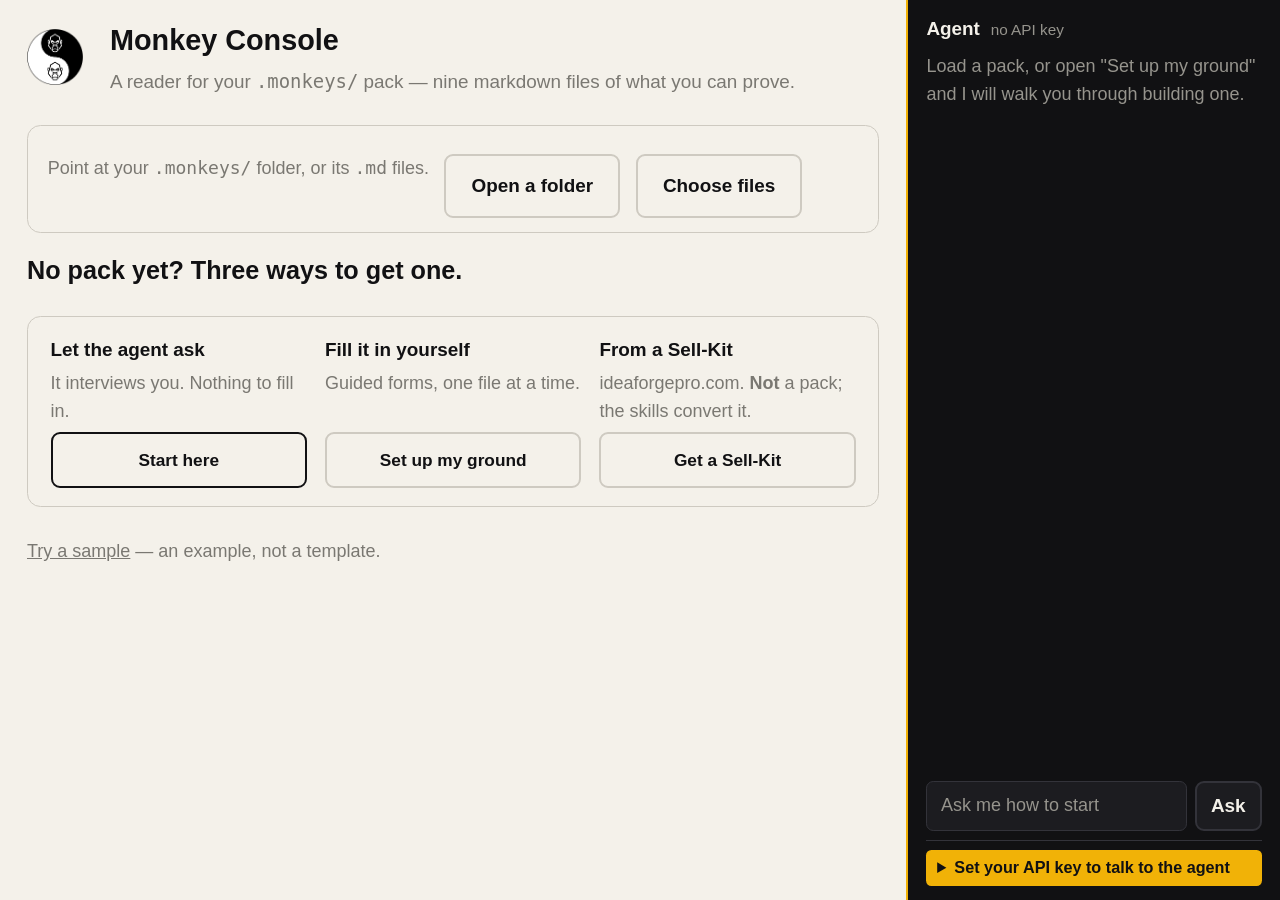
==== monkeys/index.html @ e4867402 "Host the Monkey Console at /monkeys/ so it can be shared The console was only ever a page on localho" ====
<!doctype html>
<html lang="en">
<head>
<meta charset="utf-8">
<meta name="viewport" content="width=device-width, initial-scale=1">
<title>Monkey Console</title>
<meta name="description" content="A static reader for your .monkeys/ pack — no account, no key, no backend.">
<link rel="stylesheet" href="style.css">
</head>
<body>
<!--
  This fallback is deliberate. It renders immediately, and mountApp() replaces it
  on a successful boot. So if the modules never load, the user reads an explanation
  instead of staring at a blank page wondering whether the tool is broken.
-->
<div id="app">
  <main class="boot-fallback">
    <h1>The console needs to be served, not opened directly</h1>
    <p>
      You are seeing this because the page was opened straight from disk
      (a <code>file://</code> address). Browsers refuse to load JavaScript modules
      that way, so nothing could start. This is a browser security rule, not a fault
      in the tool, and it is why you got a page instead of a console.
    </p>
    <p>Serve the folder over HTTP and it will work. From this directory:</p>
    <pre>python -m http.server 8123</pre>
    <p>Then open <code>http://localhost:8123</code> — and stop the server with Ctrl+C when you are done.</p>
    <p class="boot-fallback__aside">
      Hosted copies are unaffected: on a normal web address everything below loads by itself.
      If you are seeing this <em>on</em> a hosted copy, then a script genuinely failed —
      open the browser console for the error.
    </p>
  </main>
</div>
<script type="module">
  import { mountApp } from './src/ui/home.js';
  mountApp(document.getElementById('app'));
</script>
</body>
</html>
---- monkeys/style.css ----
/* style.css — all styling for the Monkey Console.
   Palette from the shipped OG cards (design.md §6B / plan Task 5):
     bone  #F4F1EA   ink   #111113   muted #7A7872   rule  #CECAC1
   System font stack only — no external font, no CDN. Built for a
   1440-wide desktop; must not break at 1024 (a slow reader, two-finger
   typist, cannot always look at the screen — see the plan's persona note).
   Large targets, generous spacing, high contrast, one idea per region. */

:root {
  --bone: #F4F1EA;
  --ink: #111113;
  --muted: #7A7872;
  --rule: #CECAC1;
  --danger: #7a1f1f;
  --danger-bg: #f6e6e6;

  /* The brand's yellow, and its dark ground. Sampled from the icon sheets and
     matched to the site's tokens.css so the tool and the page are one thing.
     TWO yellows, because one cannot do both jobs: --gold reads bright on ink
     and is for graphics, seams and type on the dark half; on bone it fails
     contrast, so type there uses --gold-deep (4.82:1, passes AA). Using --gold
     for text on bone is the one misuse to watch for. */
  --gold: #F1B207;
  --gold-deep: #8A6300;
  --ink-lift: #1C1C20;
  --rule-dark: #33333A;
  --muted-up: #96948D;
}

* { box-sizing: border-box; }

/* ── No-scroll shell ──────────────────────────────────────────────────────
   The page itself never scrolls, at any viewport size — html/body are
   height:100% + overflow:hidden, permanently. #app is a flex column filling
   that fixed height; its header regions (.chooser-header, .door-page-head)
   are flex:none, and everything below them lives in a single .scroll-body
   per screen, which is the ONLY thing that ever scrolls (overflow-y:auto).
   min-height:0 on every flex parent in this chain is mandatory — without it
   a flex child that wants to overflow just stretches its parent instead of
   scrolling, which is the bug this shell exists to make structurally
   impossible. See the height-keyed media query at the bottom of this file
   for how regions compact on a short viewport instead of overflowing. */
html, body {
  margin: 0;
  padding: 0;
  height: 100%;
  overflow: hidden;
  background: var(--bone);
  color: var(--ink);
  font-family: -apple-system, "Segoe UI", Roboto, Helvetica, Arial, sans-serif;
  font-size: 18px;
  line-height: 1.55;
}

#app {
  height: 100%;
  /* No width cap. A fixed column left most of a wide monitor empty while the
     content below it scrolled — width the layout already had, refused. The
     app uses the window; individual prose lines are held to a readable
     measure where that matters, not the whole app. */
  max-width: none;
  margin: 0;
  padding: 0;
  display: flex;
  flex-direction: column;
  min-height: 0;
  overflow-y: auto; /* safety net for the boot-fallback, which has no .scroll-body of its own */
}

.chooser, .door-page {
  display: flex;
  flex-direction: column;
  flex: 1 1 auto;
  min-height: 0;
}

.chooser-header, .door-page-head { flex: none; padding: 1.75rem 1.5rem 0; }

.scroll-body {
  flex: 1 1 auto;
  min-height: 0;
  overflow-y: auto;
  padding: 1rem 1.5rem 2.5rem;
}

h1 { font-size: 2rem; margin: 0 0 0.25rem; }
h2 { font-size: 1.4rem; margin: 0 0 0.4rem; }
h3 { font-size: 1.15rem; margin: 1.75rem 0 0.6rem; }
p { margin: 0 0 0.75rem; }

/* ---- buttons — large, click-not-type targets ---- */

.btn {
  display: inline-block;
  font: inherit;
  font-size: 1.05rem;
  font-weight: 600;
  padding: 0.85rem 1.4rem;
  border-radius: 0.5rem;
  border: 2px solid var(--ink);
  background: var(--bone);
  color: var(--ink);
  cursor: pointer;
  min-height: 3rem;
}
.btn:hover, .btn:focus-visible { background: var(--ink); color: var(--bone); }
.btn:focus-visible { outline: 3px solid var(--muted); outline-offset: 2px; }

.btn-secondary { border-color: var(--rule); }
.btn-secondary:hover, .btn-secondary:focus-visible { background: var(--ink); color: var(--bone); border-color: var(--ink); }

.btn-back {
  border: none;
  padding: 0.6rem 0.2rem;
  color: var(--muted);
  background: transparent;
  min-height: 2.5rem;
}
.btn-back:hover, .btn-back:focus-visible { color: var(--ink); background: transparent; }

/* ---- chooser / home screen ---- */

.chooser-header {
  display: flex;
  align-items: center;
  gap: 1.5rem;
  margin-bottom: 1rem;
}
.mark { width: 84px; height: 84px; object-fit: contain; flex: none; }
.tagline { color: var(--muted); font-size: 1.05rem; margin: 0; }

.loader-bar {
  border: 1px solid var(--rule);
  border-radius: 0.75rem;
  padding: 1.25rem 1.5rem;
  margin-bottom: 2.5rem;
}
.pack-status { font-weight: 600; margin-bottom: 0.5rem; }
.load-error {
  background: var(--danger-bg);
  color: var(--danger);
  border-radius: 0.5rem;
  padding: 0.75rem 1rem;
  font-weight: 600;
}
/* A load that found none of our nine names. Not an error — nothing failed —
   so it reads as a note, not as red. */
.load-empty {
  border-left: 4px solid var(--rule);
  padding: 0.5rem 0 0.5rem 1rem;
  margin-bottom: 0.5rem;
  color: var(--muted);
}
.load-empty code, .setup-download-destination code { font-size: 0.95em; }

.loader-controls { display: flex; flex-wrap: wrap; gap: 0.85rem; margin-top: 0.75rem; }

/* Where the work is kept, and the one click that erases it. */
.persist-note { margin-top: 0.9rem; color: var(--muted); font-size: 0.95rem; }
.persist-off { color: var(--danger); font-weight: 600; }
.btn-link {
  font: inherit;
  background: none;
  border: none;
  padding: 0;
  color: inherit;
  text-decoration: underline;
  cursor: pointer;
}
.persist-cleared { margin-top: 0.4rem; }

.doors-grid {
  display: grid;
  grid-template-columns: repeat(auto-fit, minmax(260px, 1fr));
  gap: 1.5rem;
}
.door-card {
  display: flex;
  flex-direction: column;
  gap: 0.6rem;
  text-align: left;
  font: inherit;
  background: var(--bone);
  border: 2px solid var(--ink);
  border-radius: 0.9rem;
  padding: 1.75rem 1.5rem;
  cursor: pointer;
  min-height: 9rem;
}
.door-card:hover, .door-card:focus-visible {
  background: var(--ink);
  color: var(--bone);
}
.door-card:focus-visible { outline: 3px solid var(--muted); outline-offset: 3px; }
.door-title { font-size: 1.3rem; font-weight: 700; }
.door-blurb { color: var(--muted); }
.door-card:hover .door-blurb, .door-card:focus-visible .door-blurb { color: var(--rule); }

/* One quiet line standing in for the door cards when no pack is loaded yet
   (FIX 3 — the empty state never renders the loaded state's primary
   content, and vice versa). Plain inline buttons, not cards. */
.doors-line { margin-top: 1rem; }
.doors-line .door-link {
  font: inherit;
  background: none;
  border: none;
  padding: 0;
  color: var(--ink);
  text-decoration: underline;
  cursor: pointer;
}
.doors-line .door-sep { color: var(--rule); margin: 0 0.5rem; }

/* ---- first-run onboarding (no pack loaded) ---- */

.onboarding { display: flex; flex-direction: column; gap: 1rem; margin-bottom: 1.5rem; }
.onboard-explainer { color: var(--muted); }
.onboard-routes {
  border: 1px solid var(--rule);
  border-radius: 0.75rem;
  padding: 1rem 1.25rem;
}
/* Three columns, held. auto-fit with a 200px floor dropped to two columns
   below ~820px of effective width — which is exactly what browser zoom
   produces — so the three starting buttons broke onto two rows and the
   screen started scrolling. There are always exactly three routes; the
   columns are fixed at three and the CONTENT shrinks instead, down to the
   width where three columns genuinely cannot work. */
.onboard-route-grid {
  display: grid;
  grid-template-columns: repeat(3, minmax(0, 1fr));
  gap: 1rem;
}
.onboard-route { min-width: 0; }
/* The labels never wrap: a two-line button is taller than its neighbours,
   which is what actually broke the row — not the column count. The type
   scales with the window instead, so all three stay one line and one row. */
.onboard-route > .btn {
  width: 100%;
  padding: 0.7rem 0.4rem;
  font-size: clamp(0.78rem, 1.35vw, 1rem);
  min-height: 2.6rem;
  white-space: nowrap;
}
@media (max-width: 480px) {
  .onboard-route-grid { grid-template-columns: 1fr; }
  .onboard-route > .btn { white-space: normal; font-size: 1rem; }
}
/* Three cards, one shape: heading on top, the button on the bottom edge, and
   whatever explains the route in between. margin-top:auto on the action is
   what keeps the three buttons on one row no matter how much text sits above
   any one of them — a link above route 2's button used to push it down a line
   while route 3 had no button at all. */
.onboard-route { display: flex; flex-direction: column; gap: 0.35rem; }
.onboard-route > .btn {
  margin-top: auto;
  align-self: start;
  text-align: center;
  text-decoration: none;
}
.onboard-route h3 { margin: 0; font-size: 1.05rem; }
.onboard-route p { margin: 0; color: var(--muted); }
.onboard-sample { color: var(--muted); }
.loader-controls-hint { margin-bottom: 0.5rem; }

/* The collapsed "What is a pack?" disclosure shown once a pack IS loaded —
   same onboarding content as above, folded behind a native <details> toggle
   so it never competes with the doors for primary attention. */
.pack-toggle { margin-bottom: 1.5rem; }
.pack-toggle summary {
  cursor: pointer;
  font-weight: 600;
  padding: 0.4rem 0;
}
.pack-toggle .onboarding { margin-top: 0.75rem; margin-bottom: 0; }

/* The loaded sample pack's own unmistakable "this is an example" label. */
.sample-banner {
  border-left: 4px solid var(--rule);
  padding: 0.6rem 0 0.6rem 1rem;
  margin: 0 0 1.5rem;
  color: var(--muted);
}

/* ---- needs-pack prompt ---- */

.needs-pack {
  border: 1px solid var(--rule);
  border-radius: 0.75rem;
  padding: 1.5rem;
}
.needs-pack-routes { margin-top: 1.25rem; }

/* ---- door pages (today / setup / check) ---- */

.door-page-head { padding-bottom: 0.5rem; }
.door-page-head h1 { margin-top: 0.25rem; }
.placeholder-body {
  border: 1px solid var(--rule);
  border-radius: 0.75rem;
  padding: 1.5rem;
}

.today-view .today-stage {
  /* Gold, not ink: this line sits under the one fact the console computes. */
  border-bottom: 2px solid var(--gold);
  padding-bottom: 1.25rem;
  margin-bottom: 0.5rem;
}
.stage-kicker {
  text-transform: uppercase;
  letter-spacing: 0.06em;
  font-size: 0.85rem;
  color: var(--muted);
  margin-bottom: 0.25rem;
}
.stage-heading { margin-bottom: 0.4rem; }
.stage-why { color: var(--muted); }

.today-section {
  border: 1px solid var(--rule);
  border-radius: 0.75rem;
  padding: 1.25rem 1.5rem;
  margin-top: 1.25rem;
}

.muted-note { color: var(--muted); }

.action-list, .generic-list, .gate-list, .waiting-list, .attention-list, .malformed-list {
  list-style: none;
  margin: 0;
  padding: 0;
  display: flex;
  flex-direction: column;
  gap: 1rem;
}
.generic-list { list-style: disc; padding-left: 1.4rem; gap: 0.4rem; }
.generic-list li { display: list-item; }

.action-item, .gate-block, .attention-item {
  border-left: 4px solid var(--ink);
  padding: 0.15rem 0 0.15rem 1rem;
}
.action-text { font-weight: 600; margin-bottom: 0.15rem; }
.action-meta { color: var(--muted); margin: 0; }

.gate-block { border-left-color: var(--danger); }
.gate-condition { font-weight: 700; margin-bottom: 0.2rem; }
.gate-unmet { margin-bottom: 0.35rem; }
.gate-unblock { color: var(--muted); margin: 0; }

.waiting-list li {
  border-left: 4px solid var(--muted);
  padding: 0.15rem 0 0.15rem 1rem;
}

.malformed-list { gap: 0.75rem; margin-top: 0.6rem; }
.malformed-entry { border-left: 4px solid var(--danger); padding-left: 1rem; }
.malformed-loc { font-weight: 600; margin-bottom: 0.25rem; }
.malformed-raw {
  white-space: pre-wrap;
  word-break: break-word;
  background: var(--bone);
  border: 1px solid var(--rule);
  border-radius: 0.4rem;
  padding: 0.6rem 0.75rem;
  font-family: ui-monospace, Menlo, Consolas, monospace;
  font-size: 0.95rem;
  margin: 0;
}

/* Unrecognised headings — the same shape as malformed, because it is the
   same promise: retained, shown verbatim, never repaired or guessed at. */
.unrecognised-list {
  list-style: none;
  margin: 0.6rem 0 0;
  padding: 0;
  display: flex;
  flex-direction: column;
  gap: 0.75rem;
}
.unrecognised-entry { border-left: 4px solid var(--danger); padding-left: 1rem; }
.unrecognised-loc { font-weight: 600; margin-bottom: 0.25rem; }
.unrecognised-expected { color: var(--muted); margin-bottom: 0.4rem; }
.unrecognised-raw {
  white-space: pre-wrap;
  word-break: break-word;
  background: var(--bone);
  border: 1px solid var(--rule);
  border-radius: 0.4rem;
  padding: 0.6rem 0.75rem;
  font-family: ui-monospace, Menlo, Consolas, monospace;
  font-size: 0.95rem;
  margin: 0;
}

/* First-use glosses. Deliberately quiet: they explain the door, they are not
   the door. */
.gloss-list {
  list-style: none;
  margin: 0.4rem 0 1.5rem;
  padding: 0.6rem 0 0.6rem 1rem;
  border-left: 2px dotted var(--rule);
  display: flex;
  flex-direction: column;
  gap: 0.35rem;
  color: var(--muted);
  font-size: 0.95rem;
}
.skill-note { margin-bottom: 0.5rem; }

/* ---- check-before-publish (door 3) ---- */

.check-view .check-section {
  border: 1px solid var(--rule);
  border-radius: 0.75rem;
  padding: 1.25rem 1.5rem;
  margin-top: 1.25rem;
}
.check-view .check-section:first-of-type { margin-top: 0; }

.check-notice {
  background: var(--danger-bg);
  color: var(--danger);
  border-radius: 0.75rem;
  padding: 1rem 1.25rem;
  font-weight: 600;
  margin-bottom: 1.25rem;
}
.check-notice code {
  font-family: ui-monospace, Menlo, Consolas, monospace;
  background: rgba(0, 0, 0, 0.06);
  padding: 0.05em 0.35em;
  border-radius: 0.25rem;
}

.draft-input {
  width: 100%;
  font: inherit;
  font-family: ui-monospace, Menlo, Consolas, monospace;
  font-size: 0.95rem;
  padding: 0.9rem 1rem;
  border: 1px solid var(--rule);
  border-radius: 0.5rem;
  background: var(--bone);
  color: var(--ink);
  resize: vertical;
}
.draft-input:focus-visible { outline: 3px solid var(--muted); outline-offset: 1px; }

.finding-list, .claim-list, .avoided-list, .fix-list, .checklist {
  list-style: none;
  margin: 0;
  padding: 0;
  display: flex;
  flex-direction: column;
  gap: 1rem;
}
.checklist { list-style: disc; padding-left: 1.4rem; gap: 0.4rem; }
.checklist li { display: list-item; }

.finding-item, .claim-item, .avoided-item, .fix-item {
  border-left: 4px solid var(--ink);
  padding: 0.15rem 0 0.15rem 1rem;
}
.finding-error, .fix-item.finding-error { border-left-color: var(--danger); }
.finding-warn, .fix-item.finding-warn { border-left-color: var(--muted); }

.finding-meta { color: var(--muted); margin-bottom: 0.15rem; }
.finding-span, .claim-span, .fix-span { font-weight: 600; margin-bottom: 0.15rem; }
.claim-source, .avoided-reason { margin: 0; }
.avoided-fact { font-weight: 600; margin-bottom: 0.15rem; }

.fix-options {
  list-style: none;
  margin: 0.4rem 0 0;
  padding: 0;
  display: flex;
  flex-direction: column;
  gap: 0.25rem;
  color: var(--muted);
}

.check-paste { border-color: var(--ink); border-width: 2px; }
.check-blocked { border-color: var(--danger); background: var(--danger-bg); color: var(--danger); }
/* Neither green nor red: an empty draft has earned no verdict at all. */
.check-idle { border-style: dashed; color: var(--muted); }
.paste-block {
  white-space: pre-wrap;
  word-break: break-word;
  background: var(--bone);
  border: 1px solid var(--rule);
  border-radius: 0.5rem;
  padding: 0.9rem 1rem;
  font-family: ui-monospace, Menlo, Consolas, monospace;
  font-size: 0.95rem;
  color: var(--ink);
}

/* ---- guided setup (door 1) ---- */

.setup-view .setup-section {
  border: 1px solid var(--rule);
  border-radius: 0.75rem;
  padding: 1.25rem 1.5rem;
  margin-top: 1.25rem;
}
.setup-view > .setup-intro { margin-bottom: 1.25rem; }
.setup-intro { color: var(--muted); }
.setup-divider { border: none; border-top: 1px solid var(--rule); margin: 1.5rem 0; }

.setup-kickoff {
  border: 2px solid var(--ink);
  border-radius: 0.75rem;
  padding: 1.5rem;
  margin-bottom: 1.25rem;
}
.setup-kickoff-prompt {
  width: 100%;
  font-family: ui-monospace, Menlo, Consolas, monospace;
  font-size: 0.9rem;
  padding: 0.75rem 1rem;
  border: 1px solid var(--rule);
  border-radius: 0.5rem;
  background: var(--bone);
  color: var(--ink);
  margin-bottom: 0.75rem;
  resize: vertical;
}

.setup-gate-note {
  background: var(--danger-bg);
  color: var(--danger);
  border-radius: 0.5rem;
  padding: 0.75rem 1rem;
  font-weight: 600;
  margin: 0.75rem 0;
}

.setup-view .setup-unrecognised { border-color: var(--danger); border-width: 2px; }
.setup-download-note:empty { display: none; }
.setup-download-note { margin-top: 0.75rem; font-weight: 600; }

.setup-entry-list {
  list-style: none;
  margin: 0.5rem 0 1rem;
  padding: 0;
  display: flex;
  flex-direction: column;
  gap: 0.6rem;
}
.setup-entry { border-left: 4px solid var(--ink); padding: 0.15rem 0 0.15rem 1rem; }
.setup-current { margin: 0.4rem 0; }

/* Two fields per row above 720px. One field per row put a four-field form at
   493px on its own — a full screen and a half for four text boxes. The error
   line and the Add button below still span the whole width. */
.setup-form {
  display: grid;
  grid-template-columns: 1fr;
  gap: 0.9rem 1.25rem;
  margin-top: 0.75rem;
  /* Cells stretch to the tallest in their row (the grid default) so the
     inputs can line up along the bottom — see .setup-field below. `start`
     here left every input hanging from the top of its own cell, so a field
     whose help text wrapped to two lines sat a line lower than the one
     beside it. */
  align-items: stretch;
}
/* Column tiers. bailey.md's Active form carries six fields once its two
   conditionals open; at two columns that is three rows and it overflowed
   from 1024px down. More columns earlier means fewer rows, which is the
   only reason to use the width at all. */
@media (min-width: 600px) {
  .setup-form { grid-template-columns: repeat(2, minmax(0, 1fr)); }
  .setup-form > textarea { grid-column: 1 / -1; }
}
@media (min-width: 960px) { .setup-form { grid-template-columns: repeat(3, minmax(0, 1fr)); } }
.setup-field { display: flex; flex-direction: column; gap: 0.25rem; }
/* MUST come after the rule above. `display: flex` on a class beats the
   browser's own [hidden] { display: none }, so a conditional field marked
   hidden stayed on screen anyway — the attribute was right and the page was
   wrong. Any rule that sets display on .setup-field has to be followed by
   this one. */
.setup-field[hidden] { display: none; }
.setup-field-label { font-weight: 600; }
.setup-field-help { color: var(--muted); font-size: 0.92rem; }
.setup-input, .setup-select, .setup-textarea {
  font: inherit;
  padding: 0.6rem 0.75rem;
  border: 1px solid var(--rule);
  border-radius: 0.4rem;
  background: var(--bone);
  color: var(--ink);
}
.setup-textarea { resize: vertical; }
.setup-error { color: var(--danger); font-weight: 600; min-height: 1.3em; margin: 0; }

.setup-save-bar {
  border: 1px solid var(--rule);
  border-radius: 0.75rem;
  padding: 1.25rem 1.5rem;
  margin-top: 1.25rem;
}

@media (max-width: 1024px) {
  .chooser-header, .door-page-head { padding: 1.5rem 1rem 0; }
  .scroll-body { padding: 1rem 1rem 2rem; }
  .chooser-header { flex-wrap: wrap; }
  html, body { font-size: 17px; }
}

/* ── Height-keyed responsive tiers ───────────────────────────────────────
   The failure this whole shell exists to prevent is vertical, not
   horizontal, so these tiers key on viewport HEIGHT: they compact spacing
   and shrink the header art so more of a short window is left for the
   .scroll-body's own internal scroll to work with, rather than pushing
   content off-screen with no way back. Body text is never reduced below
   15px at any tier — a scrollbar is a smaller failure than illegible type
   for a reader who is already slow. */
@media (max-height: 760px) {
  .chooser-header, .door-page-head { padding-top: 1rem; margin-bottom: 0.5rem; }
  .scroll-body { padding-top: 0.5rem; }
  .mark { width: 56px; height: 56px; }
  .loader-bar, .onboard-routes, .needs-pack, .today-section, .check-view .check-section,
  .setup-view .setup-section { padding: 1rem 1.25rem; }
}

@media (max-height: 560px) {
  /* The mark and tagline are decorative; the title and the door page's own
     back button are never hidden — losing the way back out of a door would
     trade one structural failure for a worse one. */
  .mark, .tagline { display: none; }
  .chooser-header, .door-page-head { padding-top: 0.5rem; margin-bottom: 0.25rem; }
  h1 { font-size: 1.5rem; }
}

/* ── Boot fallback ─────────────────────────────────────────────────────────
   Shown only when the module script never ran. mountApp() replaces #app on a
   successful boot, so a blank page is impossible: the user always gets either
   the console or an explanation of why they did not. */
.boot-fallback { max-width: 46rem; margin: 4rem auto; padding: 0 1.5rem; }
.boot-fallback h1 { font-size: 1.9rem; line-height: 1.25; margin: 0 0 1.25rem; }
.boot-fallback p { font-size: 1.05rem; line-height: 1.65; margin: 0 0 1rem; }
.boot-fallback pre {
  background: var(--ink, #111113); color: var(--bone, #F4F1EA);
  padding: .9rem 1.1rem; border-radius: 3px; overflow-x: auto; font-size: 1rem;
}
.boot-fallback code { background: rgba(0,0,0,.06); padding: .1em .35em; border-radius: 2px; }
.boot-fallback pre code { background: none; padding: 0; }
.boot-fallback__aside { color: var(--muted, #7A7872); font-size: .95rem; border-top: 1px solid var(--rule, #CECAC1); padding-top: 1rem; margin-top: 1.75rem; }


/* Door 1's file tabs — every panel is in the DOM, one is visible. Six stacked
   file forms measured 11,337px; a hidden sibling contributes no height, so the
   door now shows the one file it always said it showed. See setup.js panel(). */
.setup-tabs {
  display: flex;
  flex-wrap: wrap;
  gap: 0.25rem;
  margin: 0 0 1rem;
  border-bottom: 1px solid var(--rule, #d8d3c6);
}
.setup-tab {
  border: 0;
  background: none;
  cursor: pointer;
  font: inherit;
  color: var(--muted, #6b6559);
  padding: 0.4rem 0.7rem;
  border-bottom: 2px solid transparent;
  margin-bottom: -1px;
}
.setup-tab:hover { color: var(--ink, #1a1a1a); }
.setup-tab.is-active {
  color: var(--ink, #1a1a1a);
  font-weight: 600;
  border-bottom-color: currentColor;
}
.setup-panel { display: none; }
.setup-panel.is-active { display: block; }


/* Door 1's save bar rides the bottom of the door rather than sitting at the
   end of a long form — the download button is the point of the door. */
.setup-save-bar {
  border-top: 1px solid var(--rule, #d8d3c6);
  padding-top: 0.6rem;
  margin-top: 1rem;
}
.setup-where { margin-top: 0.5rem; }
.setup-where > summary { cursor: pointer; color: var(--muted, #6b6559); }
.setup-where > p { margin: 0.4rem 0 0; }

.setup-save-row {
  display: flex;
  align-items: center;
  gap: 0.9rem;
  flex-wrap: wrap;
}
.setup-save-row > p { margin: 0; }


/* The hub uses the window too. Only running prose gets a reading measure. */
.chooser { max-width: none; margin: 0; width: 100%; }
.tagline, .setup-intro, .today-note, .check-note { max-width: 70ch; }


/* campaign.md's four steps — one showing, same rule as the file tabs. */
.setup-steps {
  display: flex;
  flex-wrap: wrap;
  gap: 0.25rem;
  margin: 0.5rem 0 1rem;
}
.setup-step-tab {
  border: 1px solid var(--rule, #d8d3c6);
  border-radius: 2rem;
  background: none;
  cursor: pointer;
  font: inherit;
  font-size: 0.94rem;
  color: var(--muted, #6b6559);
  padding: 0.3rem 0.8rem 0.3rem 0.35rem;
  display: inline-flex;
  align-items: center;
  gap: 0.45rem;
}
.setup-step-tab .setup-step-n {
  display: inline-grid;
  place-items: center;
  width: 1.4rem;
  height: 1.4rem;
  border-radius: 50%;
  background: var(--rule, #d8d3c6);
  color: var(--ink, #1a1a1a);
  font-size: 0.8rem;
}
.setup-step-tab.is-active {
  color: var(--ink, #1a1a1a);
  border-color: currentColor;
  font-weight: 600;
}
.setup-step-tab.is-active .setup-step-n { background: var(--ink, #1a1a1a); color: var(--bg, #f4f1ea); }
.setup-step { display: none; }
.setup-step.is-active { display: block; }
.setup-step-nav {
  display: flex;
  justify-content: space-between;
  margin-top: 0.9rem;
}

/* Tighter forms: motte and bailey were within ~90px of fitting. */
.setup-form { gap: 0.6rem 1.25rem; }
.setup-section { padding-top: 0.9rem; padding-bottom: 0.9rem; }
.setup-section h4 { margin: 0.8rem 0 0.3rem; }

/* The glossary, folded. Open on demand, never occupying the briefing. */
.gloss { margin: 0 0 0.75rem; }
.gloss > summary { cursor: pointer; color: var(--muted); font-size: 0.95rem; }
.gloss .gloss-list { margin-top: 0.4rem; }

/* Tighter briefing/check sections — the day's work has to fit on one screen. */
.today-section, .check-section { margin-bottom: 1rem; }
.today-section h3, .check-section h3 { margin: 0.6rem 0 0.4rem; }

/* Last of the slack. The 2.5rem tail on .scroll-body was dead space that
   still counted toward the overflow, and door-body headings were sized for
   a page that scrolls rather than one that has to fit. */
.scroll-body { padding-bottom: 1rem; }
.today-view h3, .check-view h3, .setup-view h3 { font-size: 1.05rem; }
.today-section, .check-section { padding: 0.9rem 1.25rem; margin-bottom: 0.8rem; }
.today-stage { margin-bottom: 0.8rem; }
.setup-entry-list { margin: 0.3rem 0 0.6rem; }


/* With the full window available, the working forms can go wider than two
   columns on a big monitor — fewer rows means less height, which is the
   whole point of using the width. */
@media (min-width: 1500px) { .setup-form { grid-template-columns: repeat(4, minmax(0, 1fr)); } }
@media (min-width: 2100px) { .setup-form { grid-template-columns: repeat(5, minmax(0, 1fr)); } }

/* Door 3 stacked six sections in one column — the draft box, then four
   result panels, then a seventh saying the same "nothing pasted yet". They
   are independent readings of one draft, so they tile. The draft box itself
   spans the full width; the readings fill the rest. */
@media (min-width: 700px) {
  .check-view {
    display: grid;
    grid-template-columns: repeat(auto-fit, minmax(300px, 1fr));
    gap: 0.9rem;
    align-content: start;
  }
  .check-view > .check-section:first-child { grid-column: 1 / -1; }
  .check-view > .check-section { margin-bottom: 0; }
}

/* The paste box takes what is left of the screen rather than a fixed ten
   rows. rows="10" is 240px whether the window is 1440 tall or 700, and on
   the short end it was the whole reason Door 3 still scrolled. */
.draft-input { height: 22vh; min-height: 5rem; max-height: 34vh; }

/* Below 900px of effective width the check sections are already two-up and
   still tight, so their chrome comes down too rather than the layout
   breaking back into one tall column. */
@media (max-width: 900px) {
  .check-section { padding: 0.7rem 0.9rem; }
  .check-view { gap: 0.6rem; }
  .draft-input { height: 16vh; }
}

/* Existing entries are a reference column, not the thing being read closely:
   0.6rem between every one of them plus a 1rem tail was more space than the
   form doing the work. */
.setup-entry-list { gap: 0.25rem; margin: 0.3rem 0 0.5rem; font-size: 0.95rem; }
.setup-entry { padding: 0 0 0 0.7rem; border-left-width: 3px; }
.setup-section h4 { margin: 0.5rem 0 0.2rem; }
.setup-step-nav { margin-top: 0.5rem; }
.setup-intro { margin-bottom: 0.5rem; }

.setup-form { margin-top: 0.5rem; }
.setup-current { margin: 0.25rem 0; }


/* The folded tail of a long entry list. */
.entry-more { margin: 0 0 0.5rem; }
.entry-more > summary { cursor: pointer; color: var(--muted); font-size: 0.92rem; }


/* ── Frame budget ────────────────────────────────────────────────────────
   At a 900px-tall window the door frame alone was taking 290px before any
   content: a 156px header, a 134px save bar, and a 54px Back/Next row on
   every single step. The content was never the problem at that size — the
   chrome around it was. */

/* One line, not three: back link and title side by side. */
.door-page-head {
  display: flex;
  align-items: baseline;
  gap: 1rem;
  flex-wrap: wrap;
  padding: 0.6rem 1.5rem 0.3rem;
}
.door-page-head h2 { font-size: 1.25rem; margin: 0; }
.door-page-head .btn-back { padding: 0.2rem 0; min-height: 0; }

/* The save bar is one row; the "where do these go" note folds into it. */
.setup-save-bar { padding-top: 0.4rem; margin-top: 0.6rem; }
.setup-save-row { align-items: baseline; gap: 0.75rem; }
.setup-save-row .btn { padding: 0.5rem 0.9rem; min-height: 2.4rem; }
.setup-where { margin: 0; }
.setup-where > p { margin-top: 0.3rem; }
.setup-download-note:empty { display: none; }

/* The numbered strip is the navigation now — no second row of links. */
.setup-step-nav { display: none; }

/* The header on the home screen gets the same treatment. */
.chooser-header { margin-bottom: 0.6rem; padding-top: 1rem; }
.mark { width: 56px; height: 56px; }
h1 { font-size: 1.6rem; }
.loader-bar { padding: 0.8rem 1.1rem; margin-bottom: 1rem; }
.setup-section { padding: 0.8rem 1.1rem; }

/* Door 2's briefing tiles too. Four independent readings of one day stacked
   in a single column is a scroll for no reason on a wide screen. */
@media (min-width: 700px) {
  .today-view {
    display: grid;
    grid-template-columns: repeat(auto-fit, minmax(300px, 1fr));
    gap: 0.8rem;
    align-content: start;
  }
  .today-view > .today-stage { grid-column: 1 / -1; }
  .today-view > .today-section, .today-view > .today-stage { margin-bottom: 0; }
  /* The glossaries are tiny folded lines, one per section. Spanning the
     full width made each of them a row break, which split four cards that
     fit on one row into two rows — the tiling made it TALLER. They tile
     alongside the sections instead. */
  .today-view > .gloss { grid-column: auto; align-self: start; }
}

/* align-content positions the rows; align-ITEMS is what stops every card
   stretching to the tallest one in its row. Five result cards were all
   504px tall because one of them was. */
.check-view, .today-view { align-items: start; }
.draft-input { height: 15vh; }

.check-section, .today-section { padding: 0.7rem 1rem; }
.draft-input { height: 13vh; }

.check-view { gap: 0.6rem; }


/* Door 3 is a step group now, not a tiled grid — see check.js. The grid
   rules above no longer apply to it, and a stray display:grid would put the
   step strip in a column of its own. */
.check-view { display: block; }
.check-view > .setup-step { margin-top: 0.2rem; }


/* Step numbers come from a CSS counter, not from the markup. Door 3 lints
   the rendered view for numbers that do not appear in the draft, and a
   literal "1" in a badge is exactly the kind of invented figure that guard
   exists to catch — it was right, so the digits left the HTML. */
.setup-steps { counter-reset: step; }
.setup-step-tab { counter-increment: step; }
.setup-step-n::before { content: counter(step); }


/* ── Actions sit in the grid, not under it ───────────────────────────────
   The Add button used to span the full width on its own row while the last
   row of fields sat half empty next to it — a whole row of height bought
   for one button, with the space for it already there. It is a grid cell
   now: it drops into the next free slot beside the fields, and only starts
   a row of its own when the fields happen to fill the last one exactly. */
.setup-form > .btn {
  grid-column: auto;
  justify-self: start;
  align-self: end;
  padding: 0.55rem 1.1rem;
  min-height: 2.5rem;
}

/* The error line takes no space until there is an error to show. When there
   is, it spans the row so a long message is readable. */
.setup-error { margin: 0; }
.setup-error:empty { display: none; }
.setup-form > .setup-error:not(:empty) { grid-column: 1 / -1; }

/* Same rule for the two single-field save forms (canonical source, delivery,
   why-this-stage): label and button on one line, not stacked. */
.setup-form[data-setup-form="truth-canonical"],
.setup-form[data-setup-form="campaign-delivery"] { align-items: end; }


/* The file heading and its intro sit above a strip that names the section
   anyway; both come down to one compact line each. */
.setup-section > h3 { font-size: 1rem; margin: 0 0 0.15rem; }
.setup-section > .setup-intro { margin-bottom: 0.35rem; font-size: 0.95rem; }
.setup-step > .setup-intro { margin-bottom: 0.4rem; font-size: 0.95rem; }
.setup-steps { margin: 0.3rem 0 0.6rem; }

/* ── Short-window tier ───────────────────────────────────────────────────
   Below ~820px of viewport height the app tightens as a whole rather than
   me tuning one panel at a time and finding the next one. Everything here
   is spacing and type scale — no content is hidden and no layout changes,
   so a short window shows the same screen, closer together. */
@media (max-height: 820px) {
  html, body { font-size: 16px; }
  .door-page-head { padding: 0.35rem 1.25rem 0.2rem; }
  .door-page-head h2 { font-size: 1.1rem; }
  .scroll-body { padding: 0.5rem 1.25rem 0.6rem; }
  .setup-section { padding: 0.55rem 0.9rem; }
  .setup-section > h3 { margin-bottom: 0.1rem; }
  .setup-section > .setup-intro,
  .setup-step > .setup-intro { margin-bottom: 0.25rem; font-size: 0.9rem; }
  .setup-steps { margin: 0.25rem 0 0.45rem; }
  .setup-step-tab { padding: 0.2rem 0.6rem 0.2rem 0.25rem; font-size: 0.88rem; }
  .setup-form { gap: 0.45rem 1rem; margin-top: 0.35rem; }
  .setup-field-label { font-size: 0.92rem; }
  .setup-input, .setup-select { padding: 0.4rem 0.55rem; }
  .setup-entry-list { gap: 0.15rem; margin: 0.2rem 0 0.35rem; font-size: 0.9rem; }
  .setup-save-bar { padding-top: 0.3rem; margin-top: 0.4rem; }
  .setup-save-row .btn { padding: 0.4rem 0.8rem; min-height: 2.1rem; }
  .setup-form > .btn { padding: 0.4rem 0.9rem; min-height: 2.1rem; }
  .loader-bar { padding: 0.6rem 0.9rem; margin-bottom: 0.7rem; }
  .chooser-header { padding-top: 0.6rem; margin-bottom: 0.4rem; }
  .mark { width: 44px; height: 44px; }
  h1 { font-size: 1.35rem; }
  .today-section, .check-section { padding: 0.55rem 0.85rem; }
}


/* ── Input alignment across a row ────────────────────────────────────────
   Labels and help text are different lengths; the boxes are not. The input
   is pushed to the bottom of its cell, so every input in a row shares one
   baseline no matter how many lines the label above it took. This is the
   whole reason .setup-form uses align-items: stretch. */
.setup-field { justify-content: flex-start; }
.setup-field > .setup-input,
.setup-field > .setup-select,
.setup-field > .setup-textarea { margin-top: auto; }

/* Checkbox rows are a horizontal label, not a stacked field — they must not
   inherit the bottom-push above. */
.setup-field > input[type="checkbox"] { margin-top: 0; }

/* A <select> and an <input> with identical padding still come out different
   heights — the select adds room for its own arrow and uses a different
   default line-height. Two pixels is enough to make a row of boxes look
   crooked, so both are pinned to one height and one line-height. */
.setup-input, .setup-select {
  height: 2.75rem;
  line-height: 1.4;
  box-sizing: border-box;
}
@media (max-height: 820px) {
  .setup-input, .setup-select { height: 2.3rem; }
}

/* A select's help line is the only one left on screen (text fields carry
   theirs as placeholders). Standing's ran to two lines, which set the row's
   height and left a band of dead space above every other input beside it.
   One line each; the full text is on the control's title attribute. */
.setup-field-help {
  display: -webkit-box;
  -webkit-line-clamp: 1;
  -webkit-box-orient: vertical;
  overflow: hidden;
}


/* Kickoff: action and note on one line, then the prompt box taking whatever
   height is left. rows="8" was a fixed 240px regardless of the window. */
.kickoff-row {
  display: flex;
  align-items: baseline;
  gap: 0.9rem;
  flex-wrap: wrap;
  margin-bottom: 0.5rem;
}
.kickoff-row > p { margin: 0; }
.kickoff-row > .btn { padding: 0.45rem 0.9rem; min-height: 2.3rem; }
/* Height is set by sizeKickoff() in setup.js, from the text and the room
   left on the page. No fixed value here to fight with it. */
.setup-kickoff-prompt {
  display: block;
  width: 100%;
  min-height: 5rem;
  resize: vertical;
  overflow: auto;
}


/* Door 3's write panel: the ask and the button on one line, the provider
   fields folded away once they are set. */
.write-row { display: flex; gap: 0.6rem; align-items: center; }
.write-row > .setup-input { flex: 1 1 auto; min-width: 0; }
.write-row > .btn { flex: none; padding: 0.5rem 1rem; min-height: 2.6rem; white-space: nowrap; }
.write-provider { margin-top: 0.5rem; }
.write-provider > summary { cursor: pointer; color: var(--muted); font-size: 0.95rem; }
.write-config {
  display: grid;
  grid-template-columns: repeat(auto-fit, minmax(200px, 1fr));
  gap: 0.6rem 1rem;
  align-items: end;
  margin: 0.5rem 0;
}
.write-config > .btn { padding: 0.45rem 0.9rem; min-height: 2.4rem; justify-self: start; }


/* ── The agent sidebar ───────────────────────────────────────────────────
   Main pane and sidebar side by side, both filling the fixed page height.
   min-width:0 on the main column is load-bearing: without it a wide table or
   a long code block inside a door pushes the sidebar off the screen instead
   of scrolling inside its own region. */
.shell {
  display: flex;
  flex: 1 1 auto;
  min-height: 0;
  gap: 0;
}
.shell-main {
  flex: 1 1 auto;
  min-width: 0;
  min-height: 0;
  display: flex;
  flex-direction: column;
}

.guide {
  flex: 0 0 clamp(280px, 24vw, 420px);
  min-height: 0;
  display: flex;
  flex-direction: column;
  border-left: 1px solid var(--rule);
  padding: 0.8rem 1rem;
  gap: 0.5rem;
}
.guide-head { display: flex; align-items: baseline; gap: 0.6rem; flex: none; }
.guide-head h2 { font-size: 1.05rem; margin: 0; }
.guide-nokey { color: var(--muted); font-size: 0.85rem; }

/* The ONE scroll region in the app. A conversation grows without bound, so
   this is the single case where hiding content would lose the thread rather
   than save space. The header and the ask box are flex:none, so the input is
   never scrolled away from. */
.guide-body {
  flex: 1 1 auto;
  min-height: 0;
  overflow-y: auto;
  padding-right: 0.3rem;
}
.guide-opening { color: var(--muted); }
.guide-turn { margin-bottom: 0.8rem; }
.guide-turn p { margin: 0 0 0.4rem; font-size: 0.95rem; }
.guide-who {
  display: block;
  font-size: 0.78rem;
  text-transform: uppercase;
  letter-spacing: 0.04em;
  color: var(--muted);
  margin-bottom: 0.15rem;
}
.guide-user { border-left: 3px solid var(--rule); padding-left: 0.6rem; }

.guide-ask { flex: none; display: flex; gap: 0.4rem; }
.guide-ask > .setup-input { flex: 1 1 auto; min-width: 0; }
.guide-ask > .btn { flex: none; padding: 0.4rem 0.8rem; min-height: 2.4rem; }
.guide-hint { flex: none; font-size: 0.85rem; margin: 0; }

/* On a narrow window the sidebar would leave the doors unusable, so it drops
   under the main pane and takes a fixed slice rather than competing for it. */
@media (max-width: 900px) {
  .shell { flex-direction: column; }
  .guide {
    flex: 0 0 40vh;
    border-left: 0;
    border-top: 1px solid var(--rule);
  }
}


/* The provider box in the sidebar. flex:none so it never eats the transcript. */
.guide-provider { flex: none; border-top: 1px solid var(--rule); padding-top: 0.5rem; }
.guide-provider > summary { cursor: pointer; color: var(--muted); font-size: 0.9rem; }
.guide-provider .setup-field { margin-top: 0.4rem; }
.guide-provider .setup-input { height: 2.2rem; }
.guide-provider .btn { margin-top: 0.5rem; padding: 0.35rem 0.8rem; min-height: 2.1rem; }
.guide-provider .muted-note { font-size: 0.82rem; margin: 0.4rem 0 0; }


.guide-provider-actions { display: flex; gap: 0.4rem; margin-top: 0.5rem; }
.guide-provider-actions .btn { margin-top: 0; }
.guide-provider .setup-select { height: 2.2rem; }


/* Kickoff leads with the agent; the copyable prompt for a tool-using agent
   folds away behind it. */
.kickoff-handoff { margin-top: 0.8rem; }
.kickoff-handoff > summary { cursor: pointer; color: var(--muted); }
.kickoff-handoff .setup-kickoff-prompt { margin-top: 0.5rem; }
.kickoff-row > .btn { font-weight: 600; }


.guide-search { display: flex; align-items: center; gap: 0.4rem; margin-top: 0.5rem; }
.guide-searching {
  font-size: 0.72rem;
  text-transform: uppercase;
  letter-spacing: 0.05em;
  border: 1px solid var(--rule);
  border-radius: 1rem;
  padding: 0.05rem 0.5rem;
  color: var(--muted);
}


/* The import plan. A table because it IS a comparison — four columns the
   founder reads across to see a claim being refused and why. */
.imp-table { width: 100%; border-collapse: collapse; font-size: 0.92rem; margin: 0.4rem 0 0.8rem; }
.imp-table th, .imp-table td { text-align: left; padding: 0.3rem 0.5rem 0.3rem 0; vertical-align: top; }
.imp-table thead th { border-bottom: 1px solid var(--rule); font-size: 0.85rem; color: var(--muted); }
.imp-table tbody tr { border-bottom: 1px solid var(--rule); }
.imp-clear td:nth-child(3) { font-weight: 600; }
.imp-hold td:nth-child(3) { color: var(--muted); }
.imp-table .muted-note { font-size: 0.88rem; }


/* ── Icons ──────────────────────────────────────────────────────────────────
   One PNG per concept, painted as a MASK rather than dropped in as an image,
   so the shape takes currentColor. That is the whole reason the icon sheets
   were asked for in black only: .door-card inverts bone->ink on hover and the
   mask inverts with it, where a coloured PNG would need a second asset and a
   rule to swap it.

   Sized in `em`, never px, so an icon tracks the type beside it at every
   responsive tier the no-scroll brief sets — a px icon would grow relative to
   shrinking text and be the one thing that pushes a door over the fold.

   Concept -> file is bound in src/ui/icons.js, never here and never at a call
   site; this file only knows how to paint them. */
.ico {
  display: inline-block;
  width: 1.15em;
  height: 1.15em;
  flex: none;
  vertical-align: -0.18em;
  background-color: currentColor;
  -webkit-mask-repeat: no-repeat;    mask-repeat: no-repeat;
  -webkit-mask-position: center;     mask-position: center;
  -webkit-mask-size: contain;        mask-size: contain;
}

.ico-door         { -webkit-mask-image: url("assets/icons/door.png");         mask-image: url("assets/icons/door.png"); }
.ico-motte-keep   { -webkit-mask-image: url("assets/icons/motte-keep.png");   mask-image: url("assets/icons/motte-keep.png"); }
.ico-gate         { -webkit-mask-image: url("assets/icons/gate.png");         mask-image: url("assets/icons/gate.png"); }
.ico-claim-sealed { -webkit-mask-image: url("assets/icons/claim-sealed.png"); mask-image: url("assets/icons/claim-sealed.png"); }
.ico-claim-broken { -webkit-mask-image: url("assets/icons/claim-broken.png"); mask-image: url("assets/icons/claim-broken.png"); }
.ico-sell-kit     { -webkit-mask-image: url("assets/icons/sell-kit.png");     mask-image: url("assets/icons/sell-kit.png"); }
.ico-bailey-tent  { -webkit-mask-image: url("assets/icons/bailey-tent.png");  mask-image: url("assets/icons/bailey-tent.png"); }
.ico-binoculars   { -webkit-mask-image: url("assets/icons/binoculars.png");   mask-image: url("assets/icons/binoculars.png"); }
.ico-lever        { -webkit-mask-image: url("assets/icons/lever.png");        mask-image: url("assets/icons/lever.png"); }
.ico-campaign     { -webkit-mask-image: url("assets/icons/campaign.png");     mask-image: url("assets/icons/campaign.png"); }
.ico-avoided      { -webkit-mask-image: url("assets/icons/avoided.png");      mask-image: url("assets/icons/avoided.png"); }
.ico-fix-plan     { -webkit-mask-image: url("assets/icons/fix-plan.png");     mask-image: url("assets/icons/fix-plan.png"); }
.ico-sign-pen     { -webkit-mask-image: url("assets/icons/sign-pen.png");     mask-image: url("assets/icons/sign-pen.png"); }
.ico-moment       { -webkit-mask-image: url("assets/icons/moment.png");       mask-image: url("assets/icons/moment.png"); }
.ico-scars        { -webkit-mask-image: url("assets/icons/scars.png");        mask-image: url("assets/icons/scars.png"); }

/* The door title carries its icon inline rather than stacked above it. A
   stacked icon added ~34px to a card whose content already sat close to its
   9rem min-height, and the doors grid is the one screen that must never be
   the reason the page scrolls. */
/* MEASURED: at 1400x700 a 1.15em mark plus a 0.5rem gap took enough width
   out of "What do I do today" to wrap it to a second line, adding 15px to the
   chooser — the hub, the one screen that must never scroll. A 1em mark and a
   tighter gap leave the title on one line. */
.door-title { display: flex; align-items: center; gap: 0.4rem; }
.door-title .ico { width: 1em; height: 1em; }

/* Below these tiers the seven-tab strip wraps to a second row once it carries
   marks, which costs 2-23px of overflow in motte/bailey/recon at 1100x640.
   The mark is an aid; the label is the information, and it stays. So the aid
   is what gives way. */
@media (max-width: 1250px), (max-height: 680px) {
  .setup-tabs .ico, .setup-steps .ico { display: none; }
}

/* The tab strip pays for its icons out of its own padding.
   MEASURED, not reasoned about: adding a mark to each of seven tabs widened
   the strip enough to wrap an extra row, and .setup-tabs is flex-wrap: wrap,
   so that row pushed motte/bailey/recon/campaign into overflow by 2-23px at
   1100x640. Trimming the horizontal padding gives back more width than the
   marks take. */
.setup-tab {
  display: inline-flex;
  align-items: center;
  gap: 0.3rem;
  padding-left: 0.45rem;
  padding-right: 0.45rem;
}
.setup-tab .ico { width: 1em; height: 1em; }

/* The folded loader. With a pack already loaded, "how to load a pack" is not
   what the hub is for — MEASURED at 190px (1400x700) and 260px (1100x640)
   above the doors, which was most of the reason the hub scrolled. Folded, the
   status line stays visible and every control is one click away. */
.loader-bar-folded > summary {
  display: flex;
  align-items: baseline;
  gap: 0.6rem;
  cursor: pointer;
  list-style: none;
}
.loader-bar-folded > summary::-webkit-details-marker { display: none; }
.loader-bar-folded > summary .pack-status { margin: 0; }
.loader-more {
  font-size: 0.85rem;
  color: var(--muted);
  text-decoration: underline;
}
.loader-bar-folded[open] > summary { margin-bottom: 0.6rem; }

/* Short viewports: the cards give up height they were only using as padding,
   so four doors in two rows still fit above the fold. */
@media (max-height: 760px) {
  .door-card { min-height: 6.5rem; padding: 1.1rem 1.1rem; gap: 0.35rem; }
  .doors-grid { gap: 1rem; }
}

/* Asking for a draft and reading the draft are one job, so they sit side by
   side rather than stacked. MEASURED: stacked, the write panel cost 117px of
   a 582px viewport at 1100x640 and put the claim map and the avoided list
   below the fold. Side by side it costs nothing — the draft box was always
   the taller of the two. */
.check-compose { display: grid; gap: 0.6rem; align-items: start; }
@media (min-width: 900px) {
  .check-compose { grid-template-columns: 1fr 1fr; }
}
.check-compose > .check-section { margin: 0; }

/* Door 3's own children. .today-view is still the grid the tiled sections
   needed; the step strip and its panels are full-width things, so they span
   rather than being dealt into columns — which had the four tabs stacking
   three-deep beside a half-width panel. */
.today-view > .setup-steps, .today-view > .setup-step { grid-column: 1 / -1; }

/* ── The theme ───────────────────────────────────────────────────────────────
   Black, grey and yellow, matching the icon sheets and the site's tokens.

   THE SPLIT IS THE BRAND, not decoration: the console is a taijitu, so the
   workspace is bone (the light half — the work you are doing) and the agent
   is ink (the dark half — the counsel beside it). That is also why the agent
   stopped reading as something stuffed into a corner: it is now its own
   ground rather than a narrow strip of the same page.

   Gold marks one thing only — WHERE YOU ARE, and WHAT IS LOAD-BEARING. Active
   tab, active step, focus, the stage you are on. If everything is gold,
   nothing is. */

/* Focus, everywhere. One colour for "the keyboard is here". */
:focus-visible { outline-color: var(--gold-deep); }
.door-card:focus-visible { outline: 3px solid var(--gold); outline-offset: 3px; }

/* Where you are: the active file tab and the active step. */
.setup-tab.is-active { border-bottom-color: var(--gold-deep); }
.setup-step-tab.is-active { border-color: var(--ink); background: var(--ink); color: var(--bone); }
.setup-step-tab.is-active .setup-step-n { background: var(--gold); color: var(--ink); }
.setup-step-tab.is-active .ico { background-color: var(--gold); }

/* A door card inverts on hover; its mark goes gold on the dark ground, the
   same relationship the site's dark tool card uses. One asset, both states. */
.door-card:hover .ico, .door-card:focus-visible .ico { background-color: var(--gold); }

/* The stage you are on — the one fact this whole console computes. The rule
   under it is set on .today-view .today-stage above, where the original lives;
   a second, less specific copy here silently lost and is not worth keeping. */
.stage-kicker { color: var(--gold-deep); }
.gate-unblock strong { color: var(--gold-deep); }

/* A cleared claim is the currency here; a sealed seam marks it. */
.check-paste { border-left: 4px solid var(--gold); }
.sample-banner { border-left-color: var(--gold); }

/* ── The agent, on ink ──────────────────────────────────────────────────── */
.guide {
  background: var(--ink);
  color: var(--bone);
  border-left: 2px solid var(--gold);
}
.guide-head h2 { color: var(--bone); }
.guide-nokey, .guide-opening, .guide-hint, .guide .muted-note { color: var(--muted-up); }
.guide-who { color: var(--gold); }
.guide-user { border-left-color: var(--gold); }
.guide-turn p { color: var(--bone); }
.guide-provider { border-top-color: var(--rule-dark); }
.guide-provider > summary { color: var(--muted-up); }
.guide-provider > summary:hover { color: var(--gold); }
.guide a { color: var(--gold); }

/* Unset key: the summary is the prompt, so it is the loud thing — it is no
   longer force-opened, because open it was 486px of a 700px sidebar and left
   the conversation 35px at 1100x640. */
.guide-provider-unset > summary {
  color: var(--ink);
  background: var(--gold);
  border-radius: 0.3rem;
  padding: 0.3rem 0.6rem;
  font-weight: 600;
}

/* Fields on the dark ground. */
.guide .setup-input, .guide .setup-select {
  background: var(--ink-lift);
  color: var(--bone);
  border: 1px solid var(--rule-dark);
}
.guide .setup-input::placeholder { color: var(--muted-up); }
.guide .setup-field-label { color: var(--muted-up); }
.guide .btn {
  background: var(--ink-lift);
  color: var(--bone);
  border-color: var(--rule-dark);
}
.guide .btn:hover, .guide .btn:focus-visible {
  background: var(--gold);
  color: var(--ink);
  border-color: var(--gold);
}

/* The conversation gets a floor it cannot be squeezed below. It is the reason
   the sidebar exists; the key panel is not. */
.guide-body { min-height: 6rem; }
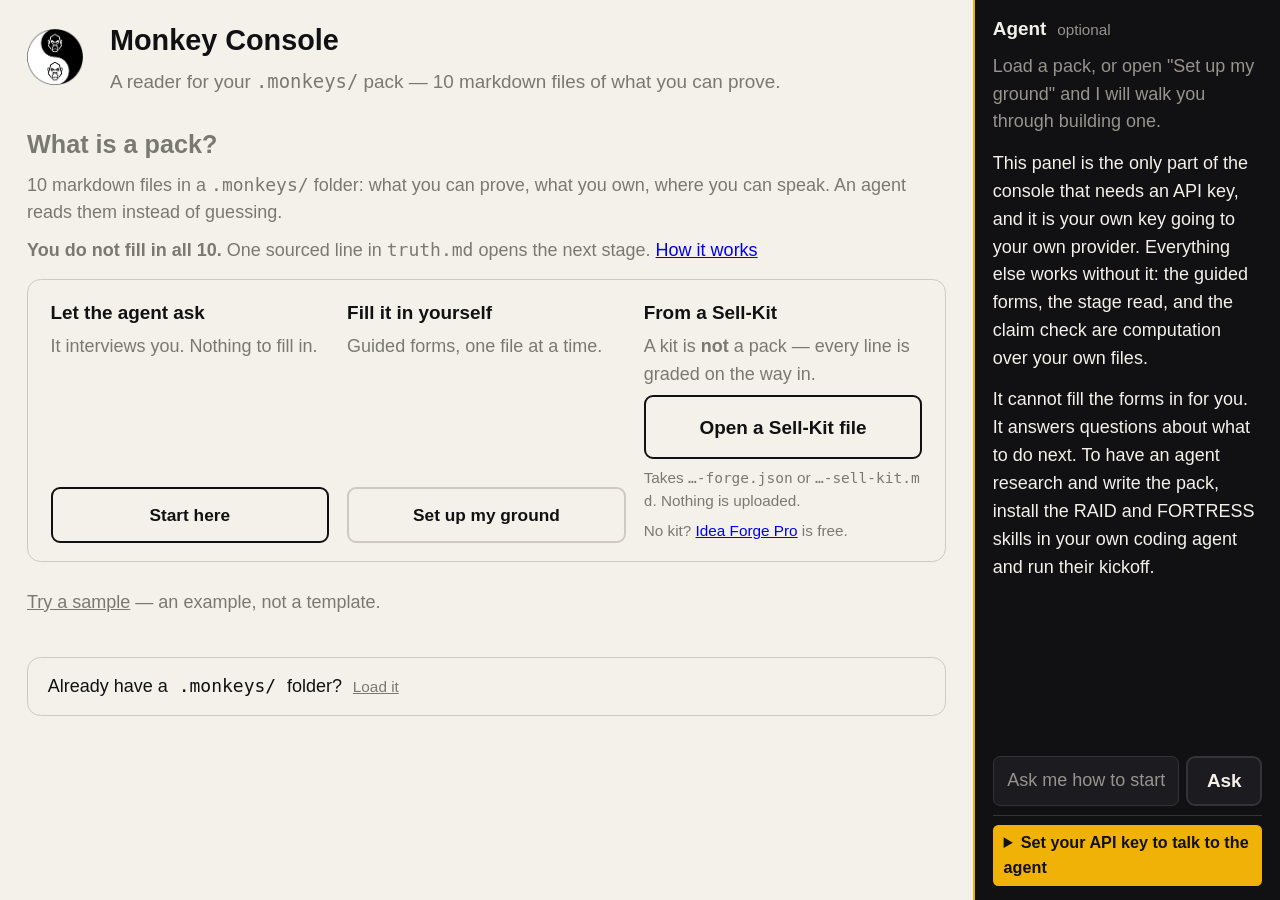
==== commit 17590e33: "Forty-two em-dashes out; the prose says it with periods and colons Peitho pass over every page. Seve" ====
--- a/monkeys/index.html
+++ b/monkeys/index.html
@@ -4,7 +4,7 @@
 <meta charset="utf-8">
 <meta name="viewport" content="width=device-width, initial-scale=1">
 <title>Monkey Console</title>
-<meta name="description" content="A static reader for your .monkeys/ pack — no account, no key, no backend.">
+<meta name="description" content="A static reader for your .monkeys/ pack: no account, no key, no backend.">
 <link rel="stylesheet" href="style.css">
 </head>
 <body>
@@ -24,11 +24,11 @@
     </p>
     <p>Serve the folder over HTTP and it will work. From this directory:</p>
     <pre>python -m http.server 8123</pre>
-    <p>Then open <code>http://localhost:8123</code> — and stop the server with Ctrl+C when you are done.</p>
+    <p>Then open <code>http://localhost:8123</code>, and stop the server with Ctrl+C when you are done.</p>
     <p class="boot-fallback__aside">
       Hosted copies are unaffected: on a normal web address everything below loads by itself.
-      If you are seeing this <em>on</em> a hosted copy, then a script genuinely failed —
-      open the browser console for the error.
+      If you are seeing this <em>on</em> a hosted copy, then a script genuinely failed.
+      Open the browser console for the error.
     </p>
   </main>
 </div>
--- a/monkeys/style.css
+++ b/monkeys/style.css
@@ -213,8 +213,18 @@
 
 /* ---- first-run onboarding (no pack loaded) ---- */
 
-.onboarding { display: flex; flex-direction: column; gap: 1rem; margin-bottom: 1.5rem; }
+/* gap and margin trimmed from 1rem/1.5rem on 2026-08-14, same measurement and
+   same reason as .onboard-explainer below: the last 12px of the overflow. */
+.onboarding { display: flex; flex-direction: column; gap: 0.75rem; margin-bottom: 0.75rem; }
 .onboard-explainer { color: var(--muted); }
+/* MEASURED, 2026-08-14. The explainer that finally tells a new builder what a
+   pack is put "chooser (no pack)" 29px over at 1100x640 (tests/noscroll.mjs),
+   and every word in it is load-bearing — what a pack is, and that ONE sourced
+   line in truth.md opens the next stage. So the default heading and paragraph
+   margins give instead of the copy. Re-run the sweep before loosening these. */
+.onboard-explainer .onboard-heading { margin: 0 0 0.35rem; }
+.onboard-explainer p { margin: 0 0 0.5rem; }
+.onboard-explainer p:last-child { margin-bottom: 0; }
 .onboard-routes {
   border: 1px solid var(--rule);
   border-radius: 0.75rem;
@@ -1069,8 +1079,25 @@
   flex-direction: column;
 }
 
+/* THE LEFT WALL DOES NOT MOVE. min-width:0 is the whole fix and it is not
+   optional: a flex item defaults to min-width:auto, which means its width is
+   max(flex-basis, its own min-content), so ANY change to what is inside the
+   sidebar can widen it and drag its left border across the screen.
+
+   MEASURED at 1100x640, where the clamp floors the basis at 280px but the ask
+   row's intrinsic width is 297.91px, so the sidebar was running on min-content
+   rather than on its basis. Pressing Ask relabels the button "Ask" -> "…",
+   which is 13.66px narrower, so the wall stepped 13.66px right on send and
+   13.66px back on the answer — once per prompt, exactly as reported. Wider
+   windows never showed it, because there the basis wins and min-content is
+   never consulted.
+
+   With min-width:0 the width is the basis and nothing else. The button below
+   is ALSO pinned to one width, because a fix that depends on nobody ever
+   putting a long word in this column is not a fix. */
 .guide {
   flex: 0 0 clamp(280px, 24vw, 420px);
+  min-width: 0;
   min-height: 0;
   display: flex;
   flex-direction: column;
@@ -1094,7 +1121,10 @@
 }
 .guide-opening { color: var(--muted); }
 .guide-turn { margin-bottom: 0.8rem; }
-.guide-turn p { margin: 0 0 0.4rem; font-size: 0.95rem; }
+/* anywhere, not break-word: a citation URL is one unbreakable token and the
+   sidebar no longer widens to accommodate it, so without this it would push a
+   horizontal scrollbar into the one column that must never gain one. */
+.guide-turn p { margin: 0 0 0.4rem; font-size: 0.95rem; overflow-wrap: anywhere; }
 .guide-who {
   display: block;
   font-size: 0.78rem;
@@ -1103,11 +1133,26 @@
   color: var(--muted);
   margin-bottom: 0.15rem;
 }
-.guide-user { border-left: 3px solid var(--rule); padding-left: 0.6rem; }
+/* MEASURED: this indented your turns 13px while the agent's turns and the
+   opening line sat flush, so the conversation's left wall jumped right the
+   moment you sent — reported as "the left wall moves in to the right when I
+   send". The "You"/"Agent" label already names the speaker, so the indent was
+   a second cue costing alignment. One cue per distinction: the label differs,
+   the text edge does not. */
+.guide-user .guide-who { color: var(--muted-up); }
 
 .guide-ask { flex: none; display: flex; gap: 0.4rem; }
 .guide-ask > .setup-input { flex: 1 1 auto; min-width: 0; }
-.guide-ask > .btn { flex: none; padding: 0.4rem 0.8rem; min-height: 2.4rem; }
+/* One width for both labels. The button reads "Ask", then "…" while the
+   request is out; letting the box follow the text moved everything to its left
+   twice per prompt, including the wall. */
+.guide-ask > .btn {
+  flex: none;
+  width: 4.2rem;
+  padding: 0.4rem 0.5rem;
+  min-height: 2.4rem;
+  text-align: center;
+}
 .guide-hint { flex: none; font-size: 0.85rem; margin: 0; }
 
 /* On a narrow window the sidebar would leave the doors unusable, so it drops
@@ -1124,6 +1169,13 @@
 
 /* The provider box in the sidebar. flex:none so it never eats the transcript. */
 .guide-provider { flex: none; border-top: 1px solid var(--rule); padding-top: 0.5rem; }
+/* A <select> is as wide as its longest <option>, and these carry whole
+   sentences ("OpenRouter — works in the browser, can search") and model ids
+   that run to forty characters. That intrinsic width is what used to stretch
+   the sidebar; now that it cannot, the field has to be told to fit the column
+   instead. The full text is still there when the list is dropped open. */
+.guide-provider .setup-input,
+.guide-provider .setup-select { width: 100%; min-width: 0; max-width: 100%; }
 .guide-provider > summary { cursor: pointer; color: var(--muted); font-size: 0.9rem; }
 .guide-provider .setup-field { margin-top: 0.4rem; }
 .guide-provider .setup-input { height: 2.2rem; }
@@ -1165,6 +1217,40 @@
 .imp-clear td:nth-child(3) { font-weight: 600; }
 .imp-hold td:nth-child(3) { color: var(--muted); }
 .imp-table .muted-note { font-size: 0.88rem; }
+
+
+/* The Sell-Kit drop. It sits in a route card on the empty state and in the
+   setup panel, so it sets no width of its own and inherits the column it is
+   put in. The hint and the forge link are one line each on purpose: the
+   empty-state screen has a hard 120-word budget and this control spends
+   three of its lines. */
+.kit-drop { display: flex; flex-direction: column; gap: 0.35rem; min-width: 0; }
+.kit-drop-hint, .kit-drop-forge { font-size: 0.85rem; margin: 0; }
+.kit-drop-hint code { font-size: 0.95em; word-break: break-all; }
+/* A refusal is the whole point of this control, so it is styled like the
+   loader's own error rather than as a muted aside. Someone who dropped the
+   work order by mistake must not have to hunt for why nothing happened. */
+.kit-drop-error {
+  background: var(--danger-bg);
+  color: var(--danger);
+  border-radius: 0.5rem;
+  padding: 0.5rem 0.7rem;
+  font-size: 0.88rem;
+  font-weight: 600;
+  margin: 0;
+}
+/* Which of the three files was read, said plainly. An import that changes the
+   pack silently is the same failure shape as a claim that vanishes. */
+.kit-drop-note { font-size: 0.85rem; font-weight: 600; margin: 0; }
+/* ⛔ Never a <details>. See kitdrop.js's header: folding this away left no
+   visible way to import a kit anywhere in the app once a pack existed. */
+.kit-drop-swap { margin-top: 1.1rem; border-top: 1px solid var(--rule); padding-top: 0.8rem; }
+.kit-drop-swap > h4 { margin: 0 0 0.5rem; font-size: 0.92rem; }
+/* The import receipt. Deliberately not muted: it is the answer to "did that
+   button do anything", which was previously unanswerable without pressing it
+   again. */
+.kit-done { font-size: 1rem; margin: 0 0 0.5rem; }
+.kit-done-next { display: flex; flex-wrap: wrap; gap: 0.5rem; margin: 0.9rem 0 0; }
 
 
 /* ── Icons ──────────────────────────────────────────────────────────────────
@@ -1372,3 +1458,66 @@
 /* The conversation gets a floor it cannot be squeezed below. It is the reason
    the sidebar exists; the key panel is not. */
 .guide-body { min-height: 6rem; }
+
+/* NO ORPHAN IN THE LAST ROW — the same house rule the site page follows.
+   Four doors at three columns left "Check before I publish" alone underneath,
+   reading as an afterthought rather than the fourth of four. A last row
+   holding a single card spans the full width instead.
+
+   Explicit counts, not auto-fit: the rule has to know the column count, and
+   auto-fit never says. */
+.doors-grid { grid-template-columns: 1fr; }
+@media (min-width: 34rem) {
+  .doors-grid { grid-template-columns: repeat(2, 1fr); }
+  .doors-grid > :last-child:nth-child(odd) { grid-column: 1 / -1; }
+}
+@media (min-width: 68rem) {
+  .doors-grid { grid-template-columns: repeat(3, 1fr); }
+  .doors-grid > :last-child:nth-child(3n + 1) { grid-column: 1 / -1; }
+}
+@media (min-width: 92rem) {
+  .doors-grid { grid-template-columns: repeat(4, 1fr); }
+  .doors-grid > :last-child { grid-column: auto; }
+}
+
+/* Thinking. A request can take several seconds and the only sign of life was
+   a button reading "…", which is easy to miss and impossible to see if you
+   are not looking at the screen when you press Enter. This sits in the
+   transcript, where the answer will appear, so the eye is already in the
+   right place. */
+.guide-dots { display: inline-flex; gap: 0.28rem; align-items: center; height: 1.1em; }
+.guide-dots i {
+  width: 0.42rem;
+  height: 0.42rem;
+  border-radius: 50%;
+  background: var(--gold);
+  animation: guide-blink 1.1s ease-in-out infinite;
+}
+.guide-dots i:nth-child(2) { animation-delay: 0.16s; }
+.guide-dots i:nth-child(3) { animation-delay: 0.32s; }
+@keyframes guide-blink {
+  0%, 70%, 100% { opacity: 0.25; transform: translateY(0); }
+  35%           { opacity: 1;    transform: translateY(-0.15rem); }
+}
+/* Motion is decoration here; the dots still say "working" without it, and a
+   reader who has asked the system to stop moving things has asked for a
+   reason. */
+@media (prefers-reduced-motion: reduce) {
+  .guide-dots i { animation: none; opacity: 0.7; }
+}
+.guide-thinking { display: flex; align-items: center; gap: 0.45rem; color: var(--muted-up); margin: 0; }
+
+/* The wait counter. Tabular figures and a floor width so the row does not
+   twitch as 9s becomes 10s — the point of the thing is to be readable at a
+   glance by someone who looked away, and a number that shuffles its
+   neighbours every second defeats that. It sits at the far end of the row so
+   the eye finds it in the same place every time. */
+.guide-elapsed {
+  margin-left: auto;
+  min-width: 3.2rem;
+  text-align: right;
+  font-variant-numeric: tabular-nums;
+  font-size: 0.88rem;
+  color: var(--gold);
+  opacity: 0.85;
+}
